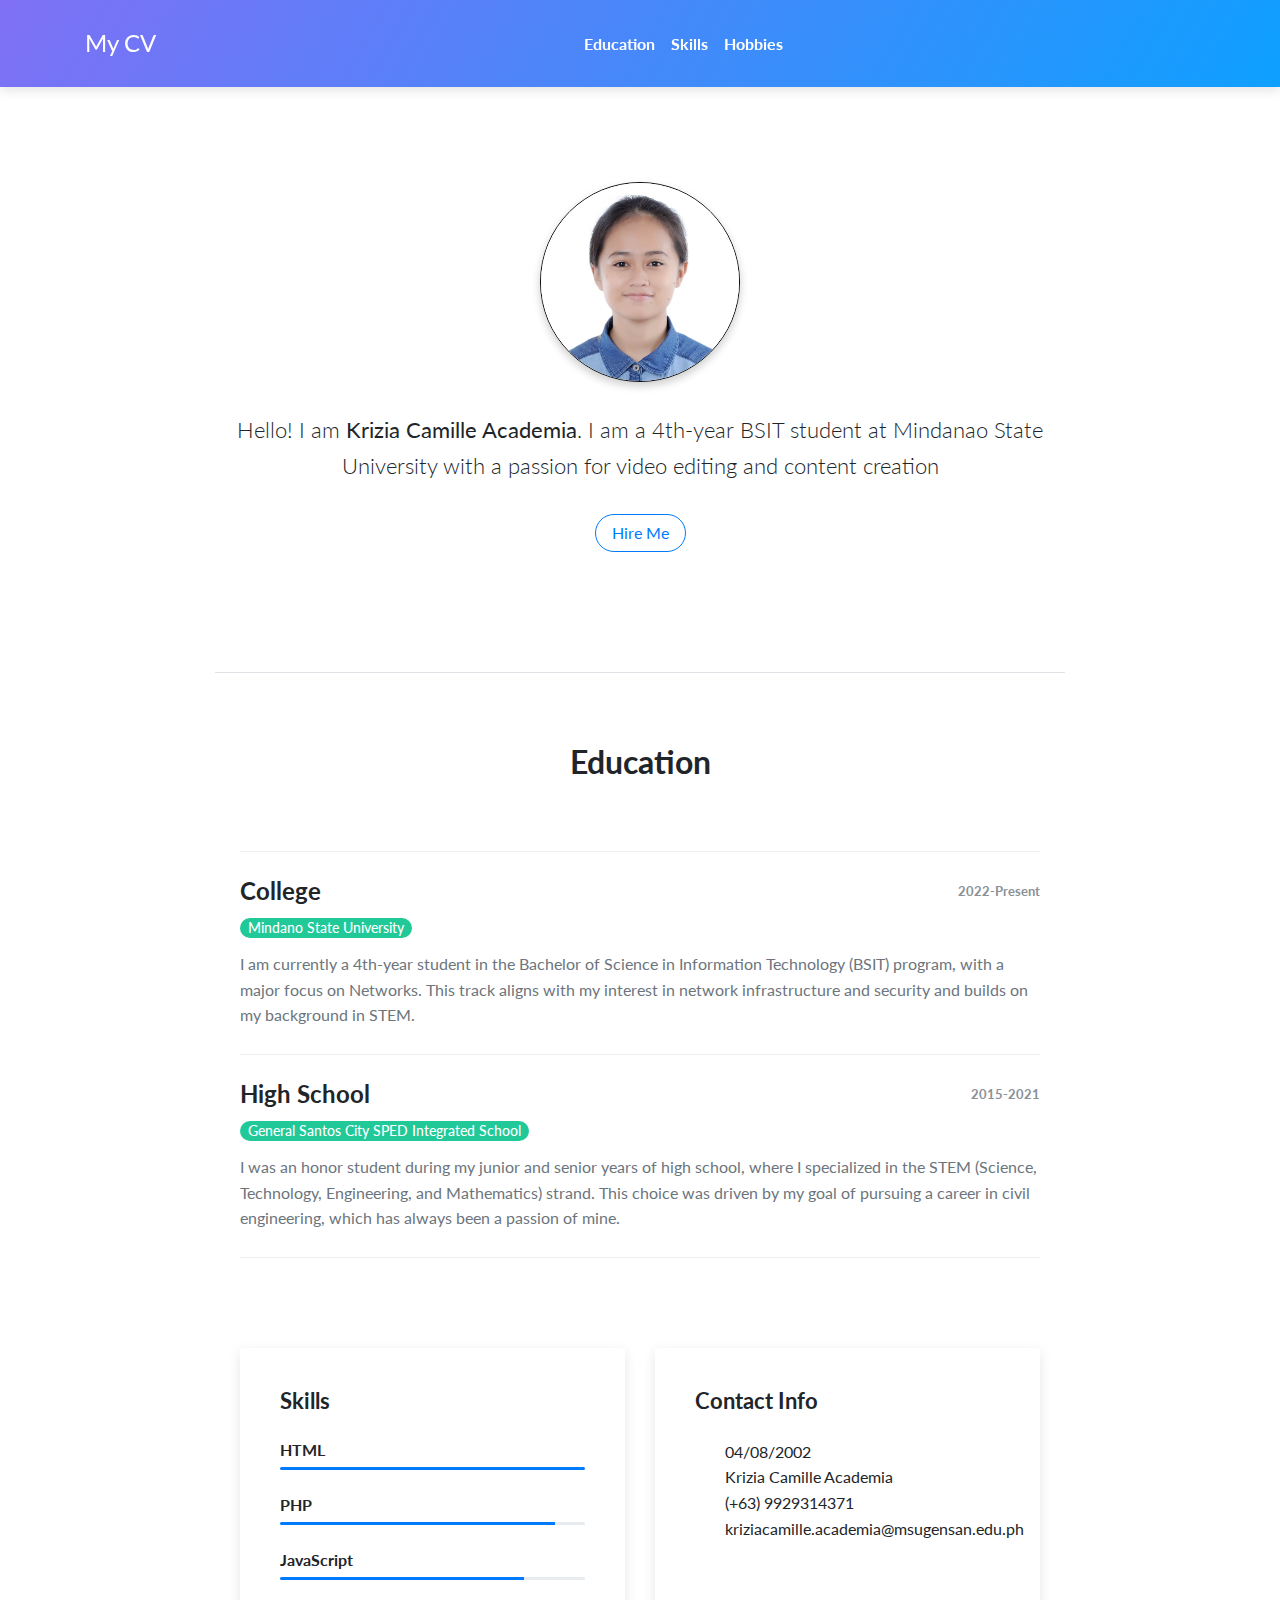
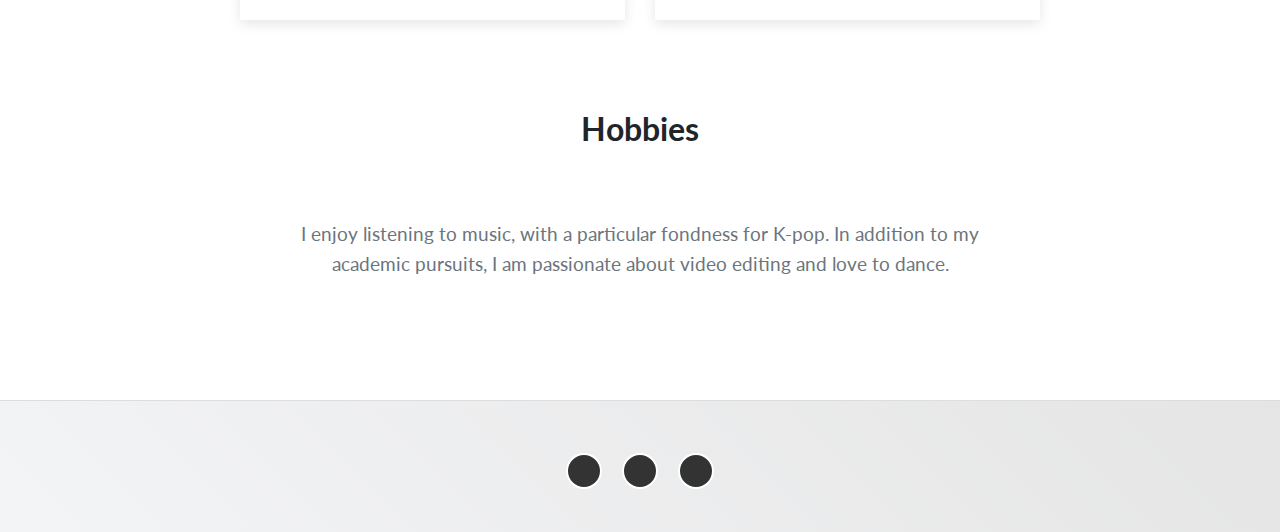
==== index.html @ 24052981 "Rename cv.html to index.html" ====
<!DOCTYPE html>
<html>
  <head>
    <meta charset="utf-8">
    <meta name="viewport" content="width=device-width, initial-scale=1">
    <title>Beautiful CV Template</title>
    <link rel="stylesheet" href="https://maxcdn.bootstrapcdn.com/bootstrap/4.0.0/css/bootstrap.min.css">
    <link rel="stylesheet" href="https://code.ionicframework.com/ionicons/2.0.1/css/ionicons.min.css">
    <link rel="stylesheet" type="text/css" href="assets/css/style.css">
  </head>
  <body>
   <nav class="navbar fixed-top navbar-expand-lg navbar-dark page-navbar gradient">
      <div class="container">
        <a class="navbar-brand logo" href="#">My CV</a>
        <button class="navbar-toggler" type="button" data-toggle="collapse" data-target="#navbarNav" aria-controls="navbarNav" aria-expanded="false" aria-label="Toggle navigation">
          <span class="navbar-toggler-icon"></span>
        </button>
        <div class="collapse navbar-collapse" id="navbarNav">
            <ul class="navbar-nav mx-auto">
              <li class="nav-item item">
                <li class="nav-item item">
                    <a class="nav-link" href="#education">Education</a>
                </li>
                <li class="nav-item item">
                  <a class="nav-link" href="#skills">Skills</a>
                </li>
                <li class="nav-item item">
                    <a class="nav-link" href="#hobbies">Hobbies</a>
                </li>
              </li>
            </ul>
    </nav>
    <main class="page cv-page">
      <section class="cv-block block-intro border-bottom">
        <div class="container">
          <div class="avatar">
            <img class="img-fluid rounded-circle" src="assets/img/avatar.jpg">
          </div>
          <p>Hello! I am <strong>Krizia Camille Academia</strong>. I am a 4th-year BSIT student at Mindanao State University with a passion for video editing and content creation</p>
          <a href="mailto:kriziacamille.academia@msugensan.edu.ph" class="btn btn-outline-primary">Hire Me</a>
        </div>
      </section>
      <section class="cv-block info">
        <div class="container">
          <div class="education group" id="education">
            <h2 class="text-center">Education</h2>
            <div class="item">
              <div class="row">
                <div class="col-md-6">
                  <h3>College</h3>
                  <h4 class="organization">Mindano State University</h4>
                </div>
                <div class="col-md-6">
                  <time class="period">2022-Present</time>
                </div>
              </div>
              <p class="text-muted">I am currently a 4th-year student in the Bachelor of Science in Information Technology (BSIT) program, with a major focus on Networks. This track aligns with my interest in network infrastructure and security and builds on my background in STEM.</p>
            </div>
            <div class="item">
              <div class="row">
                <div class="col-md-6">
                  <h3>High School</h3>
                  <h4 class="organization">General Santos City SPED Integrated School</h4>
                </div>
                <div class="col-md-6">
                  <time class="period">2015-2021</time>
                </div>
              </div>
              <p class="text-muted">I was an honor student during my junior and senior years of high school, where I specialized in the STEM (Science, Technology, Engineering, and Mathematics) strand. This choice was driven by my goal of pursuing a career in civil engineering, which has always been a passion of mine.</p>
            </div>
          </div>
          <div class="group" id="skills">
            <div class="row">
              <div class="col-md-6">
                <div class="skills info-card">
                  <h2>Skills</h2>
                  <h3>HTML</h3>
                  <div class="progress">
                    <div class="progress-bar" role="progressbar" aria-valuenow="70"
                    aria-valuemin="0" aria-valuemax="100" style="width:100%">
                    </div>
                  </div>
                  <h3>PHP</h3>
                  <div class="progress">
                    <div class="progress-bar" role="progressbar" aria-valuenow="70"
                    aria-valuemin="0" aria-valuemax="100" style="width:90%">
                    </div>
                  </div>
                  <h3>JavaScript</h3>
                  <div class="progress">
                    <div class="progress-bar" role="progressbar" aria-valuenow="70"
                    aria-valuemin="0" aria-valuemax="100" style="width:80%">
                    </div>
                  </div>
                </div>
              </div>
              <div class="col-md-6">
                <div class="contact-info info-card">
                  <h2>Contact Info</h2>
                  <div class="row">
                    <div class="col-1">
                      <i class="ion-android-calendar icon"></i>
                    </div>
                    <div class="col-9">
                      <span>04/08/2002</span>
                    </div>
                  </div>
                  <div class="row">
                    <div class="col-1">
                        <i class="ion-person icon"></i>
                    </div>
                    <div class="col-9">
                      <span>Krizia Camille Academia</span>
                    </div>
                  </div>
                  <div class="row">
                    <div class="col-1">
                      <i class="ion-ios-telephone icon"></i>
                    </div>
                    <div class="col-9">
                      <span>(+63) 9929314371</span>
                    </div>
                  </div>
                  <div class="row">
                    <div class="col-1">
                      <i class="ion-at icon"></i>
                    </div>
                    <div class="col-9">
                      <span>kriziacamille.academia@msugensan.edu.ph</span>
                    </div>
                  </div>
                </div>
              </div>
            </div>
          </div>
          <div class="hobbies group" id="hobbies">
            <h2 class="text-center">Hobbies</h2>
            <p class="text-center text-muted">I enjoy listening to music, with a particular fondness for K-pop. In addition to my academic pursuits, I am passionate about video editing and love to dance.</p>
          </div>
        </div>
      </section>
      <footer class="page-footer">
        <div class="container">
          <div class="social-icons">
            <a href="https://www.facebook.com/mooncecams"><i class="ion-social-facebook" title="Facebook"></i></a>
            <a href="https://www.instagram.com/moonce_camillo/"><i class="ion-social-instagram-outline" title="Instagram"></i></a>
            <a href="https://twitter.com/krzcmll__"><i class="ion-social-twitter" title="Twitter"></i></a>
          </div>
        </div>
      </footer>
    </main>
  </body>
  <script src="https://code.jquery.com/jquery-3.2.1.min.js"></script>
  <script src="https://maxcdn.bootstrapcdn.com/bootstrap/4.0.0/js/bootstrap.min.js"></script>
  <script src="assets/js/script.js"></script>
</html>
---- assets/css/style.css ----
@import url("https://fonts.googleapis.com/css?family=Lato:300,400");

body {
    font-family: 'Lato', sans-serif;
    line-height: 1.6;
}

.page-navbar.navbar {
    box-shadow: 0 4px 10px rgba(0, 0, 0, 0.1);
}

.page-navbar .navbar-nav .nav-item a {
    font-weight: bold;
}

.page-navbar.navbar-dark .navbar-nav .nav-link {
    color: #fff;
}

.page-navbar .logo {
    font-size: 1.5rem;
}

.page-navbar.fixed-top + .page {
    padding-top: 62px;
}

.download-template {
    color: #fff;
    background-color: #ed36ad;
    border: none;
    font-weight: bold;
    text-transform: uppercase;
    font-size: 13px;
    padding: 10px 24px;
    border-radius: 40px;
    transition: background-color 0.3s;
}

.download-template:hover {
    background-color: #fb5ec4;
}

.gradient {
    background: linear-gradient(120deg, #7f70f5, #0ea0ff);
    color: #fff !important;
}

.cv-block {
    padding-bottom: 60px;
    padding-top: 60px;
}

.cv-block.block-intro {
    text-align: center;
    max-width: 850px;
    margin: auto;
}

.cv-block.block-intro .about-me {
    max-width: 800px;
    margin: auto;
}

.cv-block.block-intro p {
    font-size: 1.4em;
    font-weight: 300;
    margin-bottom: 30px;
}

.cv-block.block-intro .btn {
    padding: 0.375rem 1rem;
    border-radius: 2em;
    transition: background-color 0.3s, color 0.3s;
}

.cv-block.block-intro .btn:hover,
.cv-block.block-intro .btn:focus {
    background-color: #fb5ec4;
    color: #fff;
}

.cv-block.block-intro .avatar {
    width: 200px;
    height: 200px;
    background-size: cover;
    background-repeat: no-repeat;
    margin: auto;
    border-radius: 100px;
    margin-bottom: 30px;
    border: 1px solid #080808;
    box-shadow: 0 4px 8px rgba(0, 0, 0, 0.2);
}

.cv-block.info {
    padding-top: 70px;
}

.cv-block.info h2 {
    font-weight: bold;
    margin-bottom: 70px;
    font-size: 2rem;
}

.cv-block.info h3 {
    font-size: 1.5rem;
}

.cv-block.info .group {
    max-width: 800px;
    margin: auto;
}

.cv-block.info .group:not(:first-child) {
    margin-top: 90px;
}

.cv-block.info .group .period {
    font-size: 0.8rem;
    float: none;
    font-weight: bold;
    margin-top: 4px;
    color: #6c757d;
    opacity: 0.8;
}

.cv-block.info .group .organization {
    font-size: 0.85em;
    background-color: #0ea0ff;
    display: inline-block;
    color: #fff;
    padding: 2px 8px;
    border-radius: 2em;
}

.cv-block.info .education.group .organization {
    background-color: #20c997;
}

.cv-block.info .group .item {
    padding-bottom: 10px;
    margin-bottom: 25px;
    border-bottom: 1px solid #eee;
}

.cv-block.info .group h2 + .item {
    padding-top: 25px;
    border-top: 1px solid #eee;
}

.cv-block.info .group .item .row {
    margin-bottom: 5px;
}

.cv-block.info .work-experience h3,
.cv-block.info .education h3 {
    font-weight: bold;
}

.cv-block .info-card {
    padding: 40px;
    box-shadow: 0px 4px 12px rgba(0, 0, 0, 0.1);
    height: 100%;
}

.cv-block .info-card h2 {
    margin-top: 0;
    margin-bottom: 24px !important;
    font-size: 1.4rem;
}

.cv-block .info-card.skills h3 {
    margin-top: 25px;
    font-size: 1rem;
    font-weight: bold;
}

.cv-block .info-card.skills .progress {
    height: 3px;
}

.cv-block .info-card.contact-info .icon {
    font-size: 1.3em;
    color: #c9c9c9;
    position: relative;
    bottom: 4px;
}

.cv-block.info .hobbies p {
    max-width: 700px;
    margin: auto;
    font-size: 1.2em;
}

.page-footer {
    padding-top: 32px;
    border-top: 1px solid #ddd;
    text-align: center;
    padding-bottom: 20px;
    background: linear-gradient(45deg, #f3f4f6, #e5e5e5);
}

.page-footer a {
    display: inline-block;
    margin: 0px 10px;
    color: #282b2d;
    font-size: 18px;
}

.page-footer .links {
    display: inline-block;
}

.page-footer .social-icons {
    margin-top: 20px;
    margin-bottom: 16px;
}

.page-footer .social-icons a {
    font-size: 24px;
    margin: 0 8px;
    color: #ffffff;
    background-color: #333;
    border: 2px solid #fff;
    transition: background-color 0.3s, color 0.3s;
    border-radius: 50%;
    width: 36px;
    display: inline-block;
    height: 36px;
    text-align: center;
    line-height: 34px;
}

.page-footer .social-icons a:hover {
    background-color: #fff;
    color: #333;
    border-color: #333;
}

@media (min-width: 768px) {
    .cv-block {
        padding-bottom: 120px;
        padding-top: 120px;
    }

    .cv-block.info .group .period {
        float: right;
    }
}

@media (max-width: 768px) {
    .cv-block {
        padding-top: 60px;
        padding-bottom: 60px;
    }

    .page-footer {
        padding-top: 20px;
        padding-bottom: 10px;
    }
}

@media (min-width: 576px) {
    .navbar {
        padding-top: 1.2rem;
        padding-bottom: 1.2rem;
    }

    .portfolio-navbar.fixed-top + .page {
        padding-top: 6rem;
    }
}
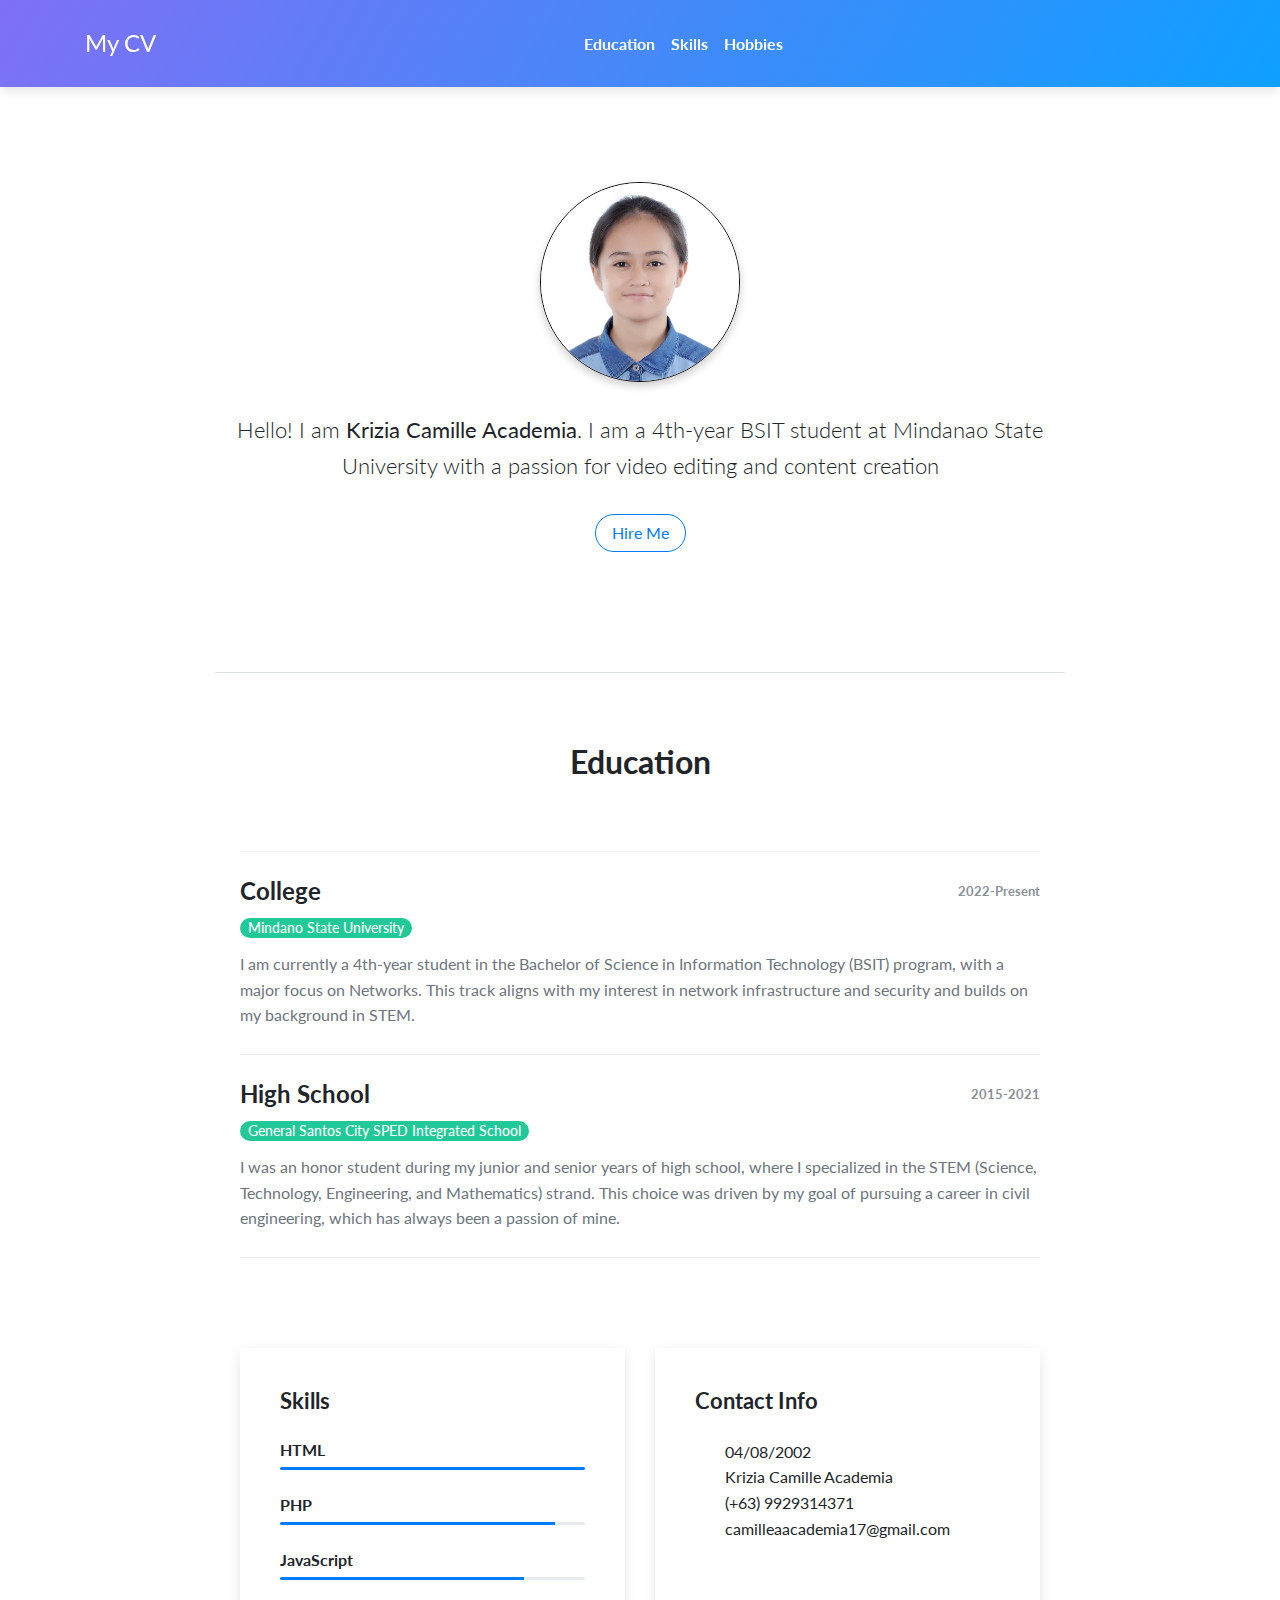
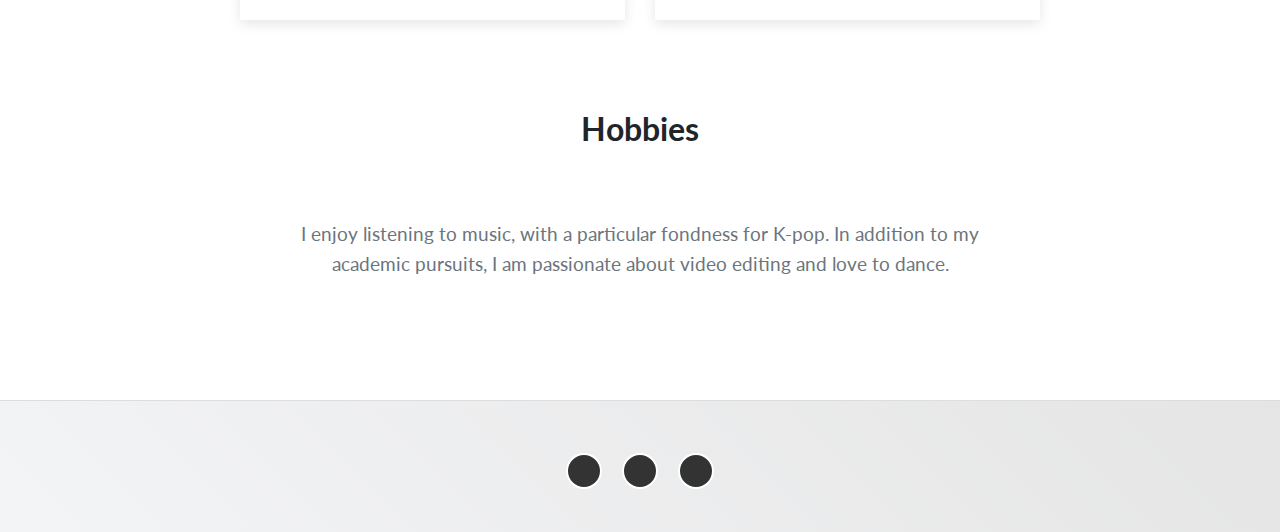
==== commit 329d176f: "Update index.html" ====
--- a/index.html
+++ b/index.html
@@ -126,7 +126,7 @@
                       <i class="ion-at icon"></i>
                     </div>
                     <div class="col-9">
-                      <span>kriziacamille.academia@msugensan.edu.ph</span>
+                      <span>camilleaacademia17@gmail.com</span>
                     </div>
                   </div>
                 </div>
